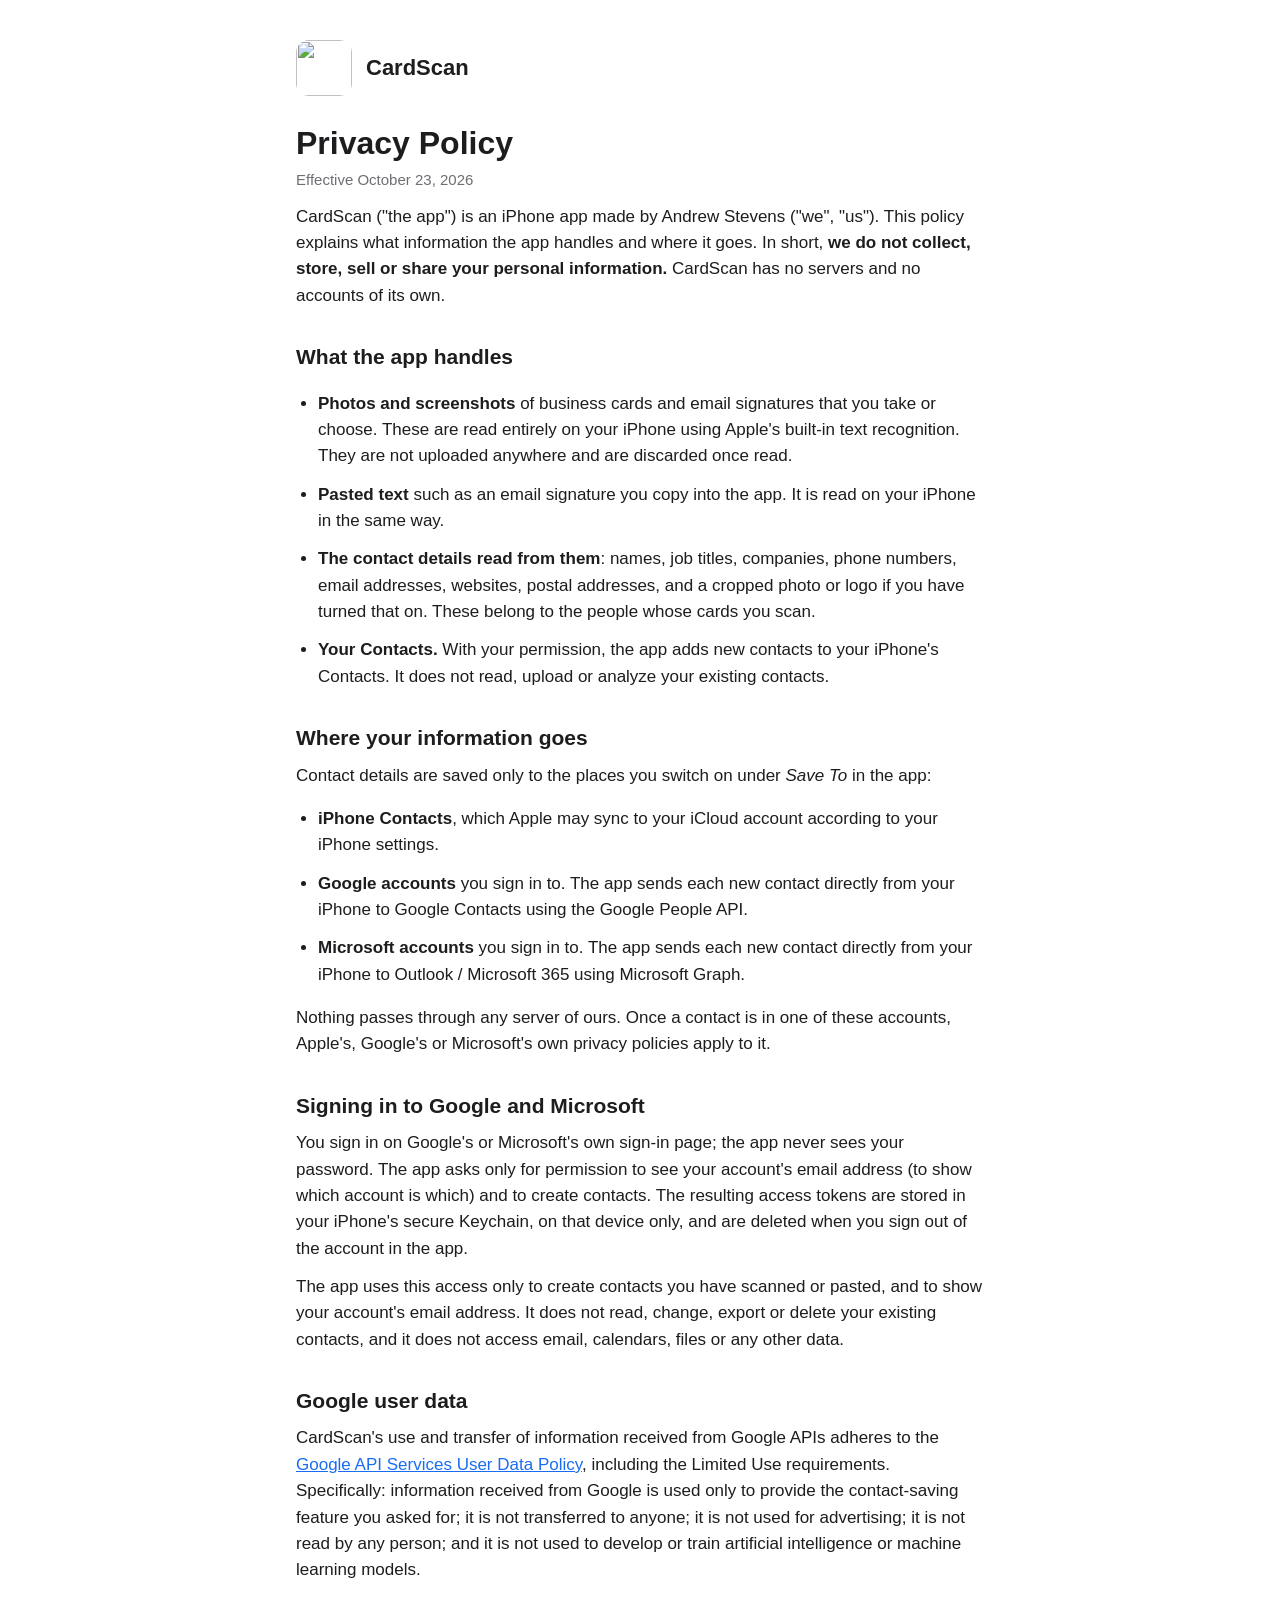
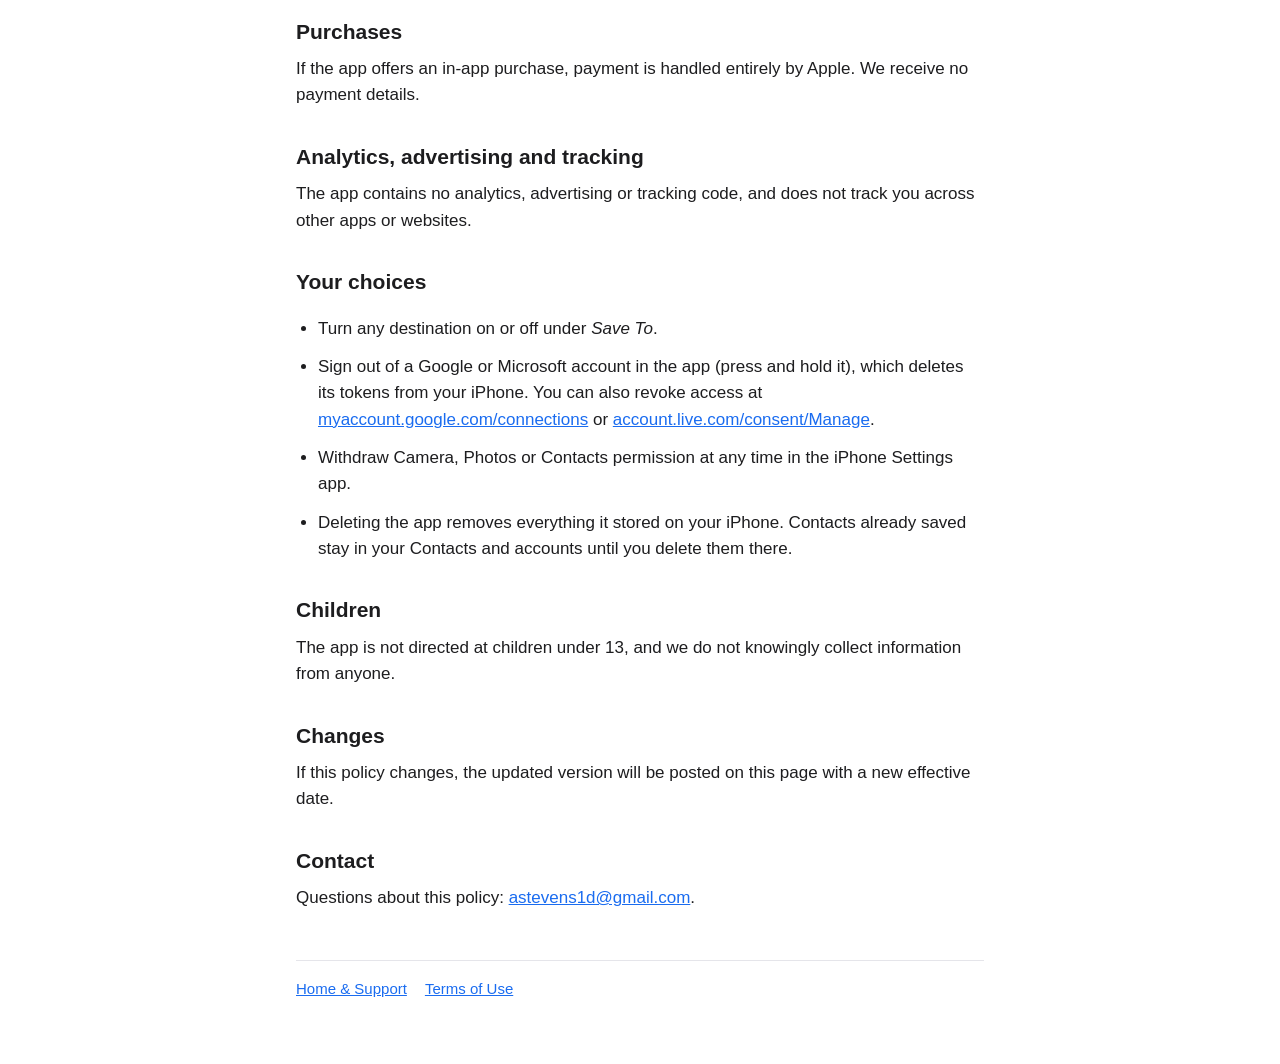
==== cardscan/privacy-policy/index.html @ 6c8a1bfb "Add privacy policy for CardScan app This file contains the privacy policy for the CardScan app, deta" ====
<!doctype html>
<html lang="en">
<head>
<meta charset="utf-8">
<meta name="viewport" content="width=device-width, initial-scale=1">
<title>CardScan Privacy Policy</title>
<link rel="icon" href="../icon.png">
<link rel="stylesheet" href="../style.css">
</head>
<body>
<main>
  <header><img src="../icon.png" alt=""><a href="/cardscan/">CardScan</a></header>

  <h1>Privacy Policy</h1>
  <p class="muted">Effective October 23, 2026</p>

  <p>CardScan ("the app") is an iPhone app made by Andrew Stevens ("we", "us"). This policy explains what information the app handles and where it goes. In short, <strong>we do not collect, store, sell or share your personal information.</strong> CardScan has no servers and no accounts of its own.</p>

  <h2>What the app handles</h2>
  <ul>
    <li><strong>Photos and screenshots</strong> of business cards and email signatures that you take or choose. These are read entirely on your iPhone using Apple's built-in text recognition. They are not uploaded anywhere and are discarded once read.</li>
    <li><strong>Pasted text</strong> such as an email signature you copy into the app. It is read on your iPhone in the same way.</li>
    <li><strong>The contact details read from them</strong>: names, job titles, companies, phone numbers, email addresses, websites, postal addresses, and a cropped photo or logo if you have turned that on. These belong to the people whose cards you scan.</li>
    <li><strong>Your Contacts.</strong> With your permission, the app adds new contacts to your iPhone's Contacts. It does not read, upload or analyze your existing contacts.</li>
  </ul>

  <h2>Where your information goes</h2>
  <p>Contact details are saved only to the places you switch on under <em>Save To</em> in the app:</p>
  <ul>
    <li><strong>iPhone Contacts</strong>, which Apple may sync to your iCloud account according to your iPhone settings.</li>
    <li><strong>Google accounts</strong> you sign in to. The app sends each new contact directly from your iPhone to Google Contacts using the Google People API.</li>
    <li><strong>Microsoft accounts</strong> you sign in to. The app sends each new contact directly from your iPhone to Outlook / Microsoft 365 using Microsoft Graph.</li>
  </ul>
  <p>Nothing passes through any server of ours. Once a contact is in one of these accounts, Apple's, Google's or Microsoft's own privacy policies apply to it.</p>

  <h2>Signing in to Google and Microsoft</h2>
  <p>You sign in on Google's or Microsoft's own sign-in page; the app never sees your password. The app asks only for permission to see your account's email address (to show which account is which) and to create contacts. The resulting access tokens are stored in your iPhone's secure Keychain, on that device only, and are deleted when you sign out of the account in the app.</p>
  <p>The app uses this access only to create contacts you have scanned or pasted, and to show your account's email address. It does not read, change, export or delete your existing contacts, and it does not access email, calendars, files or any other data.</p>

  <h2>Google user data</h2>
  <p>CardScan's use and transfer of information received from Google APIs adheres to the <a href="https://developers.google.com/terms/api-services-user-data-policy">Google API Services User Data Policy</a>, including the Limited Use requirements. Specifically: information received from Google is used only to provide the contact-saving feature you asked for; it is not transferred to anyone; it is not used for advertising; it is not read by any person; and it is not used to develop or train artificial intelligence or machine learning models.</p>

  <h2>Purchases</h2>
  <p>If the app offers an in-app purchase, payment is handled entirely by Apple. We receive no payment details.</p>

  <h2>Analytics, advertising and tracking</h2>
  <p>The app contains no analytics, advertising or tracking code, and does not track you across other apps or websites.</p>

  <h2>Your choices</h2>
  <ul>
    <li>Turn any destination on or off under <em>Save To</em>.</li>
    <li>Sign out of a Google or Microsoft account in the app (press and hold it), which deletes its tokens from your iPhone. You can also revoke access at <a href="https://myaccount.google.com/connections">myaccount.google.com/connections</a> or <a href="https://account.live.com/consent/Manage">account.live.com/consent/Manage</a>.</li>
    <li>Withdraw Camera, Photos or Contacts permission at any time in the iPhone Settings app.</li>
    <li>Deleting the app removes everything it stored on your iPhone. Contacts already saved stay in your Contacts and accounts until you delete them there.</li>
  </ul>

  <h2>Children</h2>
  <p>The app is not directed at children under 13, and we do not knowingly collect information from anyone.</p>

  <h2>Changes</h2>
  <p>If this policy changes, the updated version will be posted on this page with a new effective date.</p>

  <h2>Contact</h2>
  <p>Questions about this policy: <a href="mailto:astevens1d@gmail.com?subject=CardScan%20privacy">astevens1d@gmail.com</a>.</p>

  <nav><a href="/cardscan/">Home &amp; Support</a><a href="/cardscan/terms/">Terms of Use</a></nav>
</main>
</body>
</html>
---- cardscan/style.css ----
:root {
  --bg: #ffffff; --text: #1d1d1f; --muted: #6e6e73; --accent: #1a6cf0; --rule: #e5e5ea;
}
@media (prefers-color-scheme: dark) {
  :root { --bg: #000000; --text: #f5f5f7; --muted: #a1a1a6; --accent: #4c94ff; --rule: #2c2c2e; }
}
* { box-sizing: border-box; }
body {
  margin: 0; background: var(--bg); color: var(--text);
  font: 17px/1.55 -apple-system, BlinkMacSystemFont, "Segoe UI", Roboto, Helvetica, Arial, sans-serif;
}
main { max-width: 720px; margin: 0 auto; padding: 40px 16px 64px; }
header { display: flex; align-items: center; gap: 14px; margin-bottom: 28px; }
header img { width: 56px; height: 56px; border-radius: 13px; }
header a { color: inherit; text-decoration: none; font-weight: 600; font-size: 22px; }
h1 { font-size: 32px; line-height: 1.2; margin: 0 0 6px; }
h2 { font-size: 21px; margin: 32px 0 8px; }
p, li { margin: 0 0 12px; }
ul { padding-left: 22px; }
a { color: var(--accent); }
.muted { color: var(--muted); font-size: 15px; }
nav { margin-top: 48px; padding-top: 16px; border-top: 1px solid var(--rule); font-size: 15px; }
nav a { margin-right: 18px; }
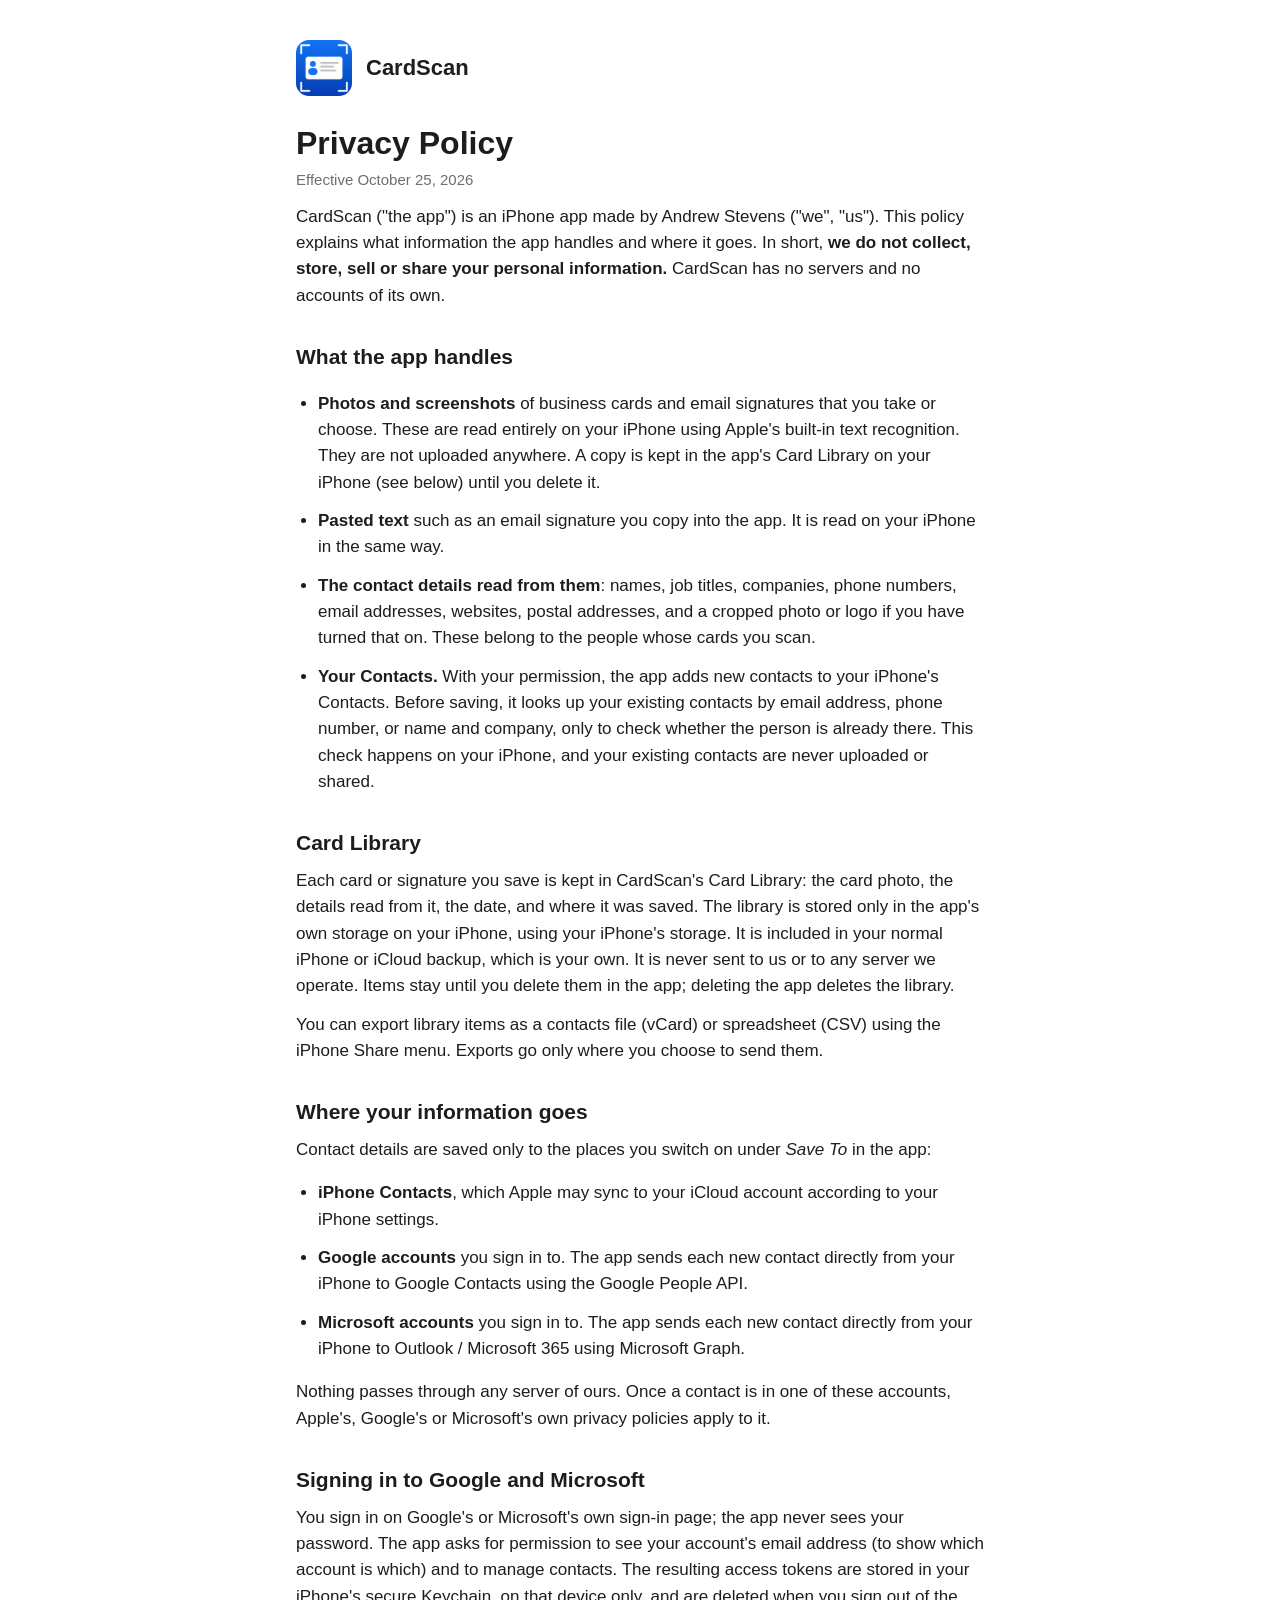
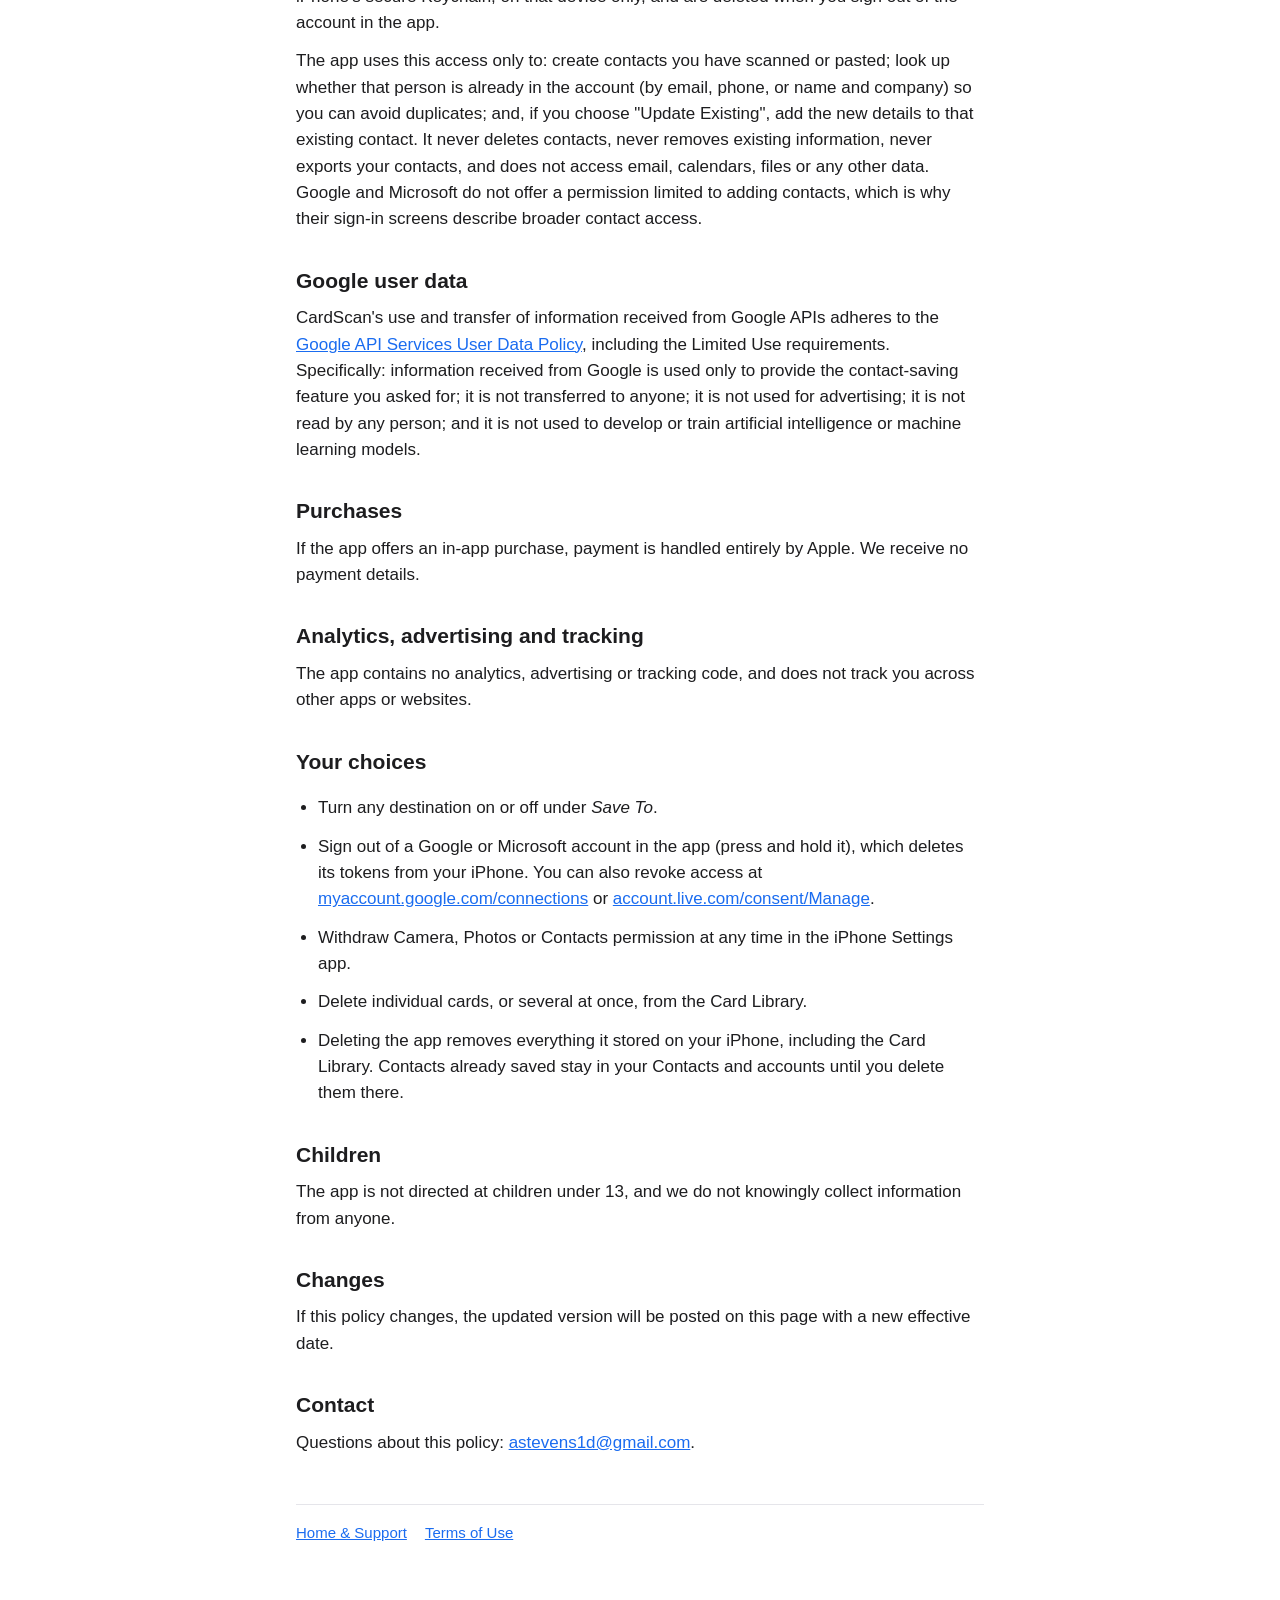
==== commit f6a419f2: "Add files via upload" ====
--- a/cardscan/privacy-policy/index.html
+++ b/cardscan/privacy-policy/index.html
@@ -12,17 +12,21 @@
   <header><img src="../icon.png" alt=""><a href="/cardscan/">CardScan</a></header>
 
   <h1>Privacy Policy</h1>
-  <p class="muted">Effective October 23, 2026</p>
+  <p class="muted">Effective October 25, 2026</p>
 
   <p>CardScan ("the app") is an iPhone app made by Andrew Stevens ("we", "us"). This policy explains what information the app handles and where it goes. In short, <strong>we do not collect, store, sell or share your personal information.</strong> CardScan has no servers and no accounts of its own.</p>
 
   <h2>What the app handles</h2>
   <ul>
-    <li><strong>Photos and screenshots</strong> of business cards and email signatures that you take or choose. These are read entirely on your iPhone using Apple's built-in text recognition. They are not uploaded anywhere and are discarded once read.</li>
+    <li><strong>Photos and screenshots</strong> of business cards and email signatures that you take or choose. These are read entirely on your iPhone using Apple's built-in text recognition. They are not uploaded anywhere. A copy is kept in the app's Card Library on your iPhone (see below) until you delete it.</li>
     <li><strong>Pasted text</strong> such as an email signature you copy into the app. It is read on your iPhone in the same way.</li>
     <li><strong>The contact details read from them</strong>: names, job titles, companies, phone numbers, email addresses, websites, postal addresses, and a cropped photo or logo if you have turned that on. These belong to the people whose cards you scan.</li>
-    <li><strong>Your Contacts.</strong> With your permission, the app adds new contacts to your iPhone's Contacts. It does not read, upload or analyze your existing contacts.</li>
+    <li><strong>Your Contacts.</strong> With your permission, the app adds new contacts to your iPhone's Contacts. Before saving, it looks up your existing contacts by email address, phone number, or name and company, only to check whether the person is already there. This check happens on your iPhone, and your existing contacts are never uploaded or shared.</li>
   </ul>
+
+  <h2>Card Library</h2>
+  <p>Each card or signature you save is kept in CardScan's Card Library: the card photo, the details read from it, the date, and where it was saved. The library is stored only in the app's own storage on your iPhone, using your iPhone's storage. It is included in your normal iPhone or iCloud backup, which is your own. It is never sent to us or to any server we operate. Items stay until you delete them in the app; deleting the app deletes the library.</p>
+  <p>You can export library items as a contacts file (vCard) or spreadsheet (CSV) using the iPhone Share menu. Exports go only where you choose to send them.</p>
 
   <h2>Where your information goes</h2>
   <p>Contact details are saved only to the places you switch on under <em>Save To</em> in the app:</p>
@@ -34,8 +38,8 @@
   <p>Nothing passes through any server of ours. Once a contact is in one of these accounts, Apple's, Google's or Microsoft's own privacy policies apply to it.</p>
 
   <h2>Signing in to Google and Microsoft</h2>
-  <p>You sign in on Google's or Microsoft's own sign-in page; the app never sees your password. The app asks only for permission to see your account's email address (to show which account is which) and to create contacts. The resulting access tokens are stored in your iPhone's secure Keychain, on that device only, and are deleted when you sign out of the account in the app.</p>
-  <p>The app uses this access only to create contacts you have scanned or pasted, and to show your account's email address. It does not read, change, export or delete your existing contacts, and it does not access email, calendars, files or any other data.</p>
+  <p>You sign in on Google's or Microsoft's own sign-in page; the app never sees your password. The app asks for permission to see your account's email address (to show which account is which) and to manage contacts. The resulting access tokens are stored in your iPhone's secure Keychain, on that device only, and are deleted when you sign out of the account in the app.</p>
+  <p>The app uses this access only to: create contacts you have scanned or pasted; look up whether that person is already in the account (by email, phone, or name and company) so you can avoid duplicates; and, if you choose "Update Existing", add the new details to that existing contact. It never deletes contacts, never removes existing information, never exports your contacts, and does not access email, calendars, files or any other data. Google and Microsoft do not offer a permission limited to adding contacts, which is why their sign-in screens describe broader contact access.</p>
 
   <h2>Google user data</h2>
   <p>CardScan's use and transfer of information received from Google APIs adheres to the <a href="https://developers.google.com/terms/api-services-user-data-policy">Google API Services User Data Policy</a>, including the Limited Use requirements. Specifically: information received from Google is used only to provide the contact-saving feature you asked for; it is not transferred to anyone; it is not used for advertising; it is not read by any person; and it is not used to develop or train artificial intelligence or machine learning models.</p>
@@ -51,7 +55,8 @@
     <li>Turn any destination on or off under <em>Save To</em>.</li>
     <li>Sign out of a Google or Microsoft account in the app (press and hold it), which deletes its tokens from your iPhone. You can also revoke access at <a href="https://myaccount.google.com/connections">myaccount.google.com/connections</a> or <a href="https://account.live.com/consent/Manage">account.live.com/consent/Manage</a>.</li>
     <li>Withdraw Camera, Photos or Contacts permission at any time in the iPhone Settings app.</li>
-    <li>Deleting the app removes everything it stored on your iPhone. Contacts already saved stay in your Contacts and accounts until you delete them there.</li>
+    <li>Delete individual cards, or several at once, from the Card Library.</li>
+    <li>Deleting the app removes everything it stored on your iPhone, including the Card Library. Contacts already saved stay in your Contacts and accounts until you delete them there.</li>
   </ul>
 
   <h2>Children</h2>
